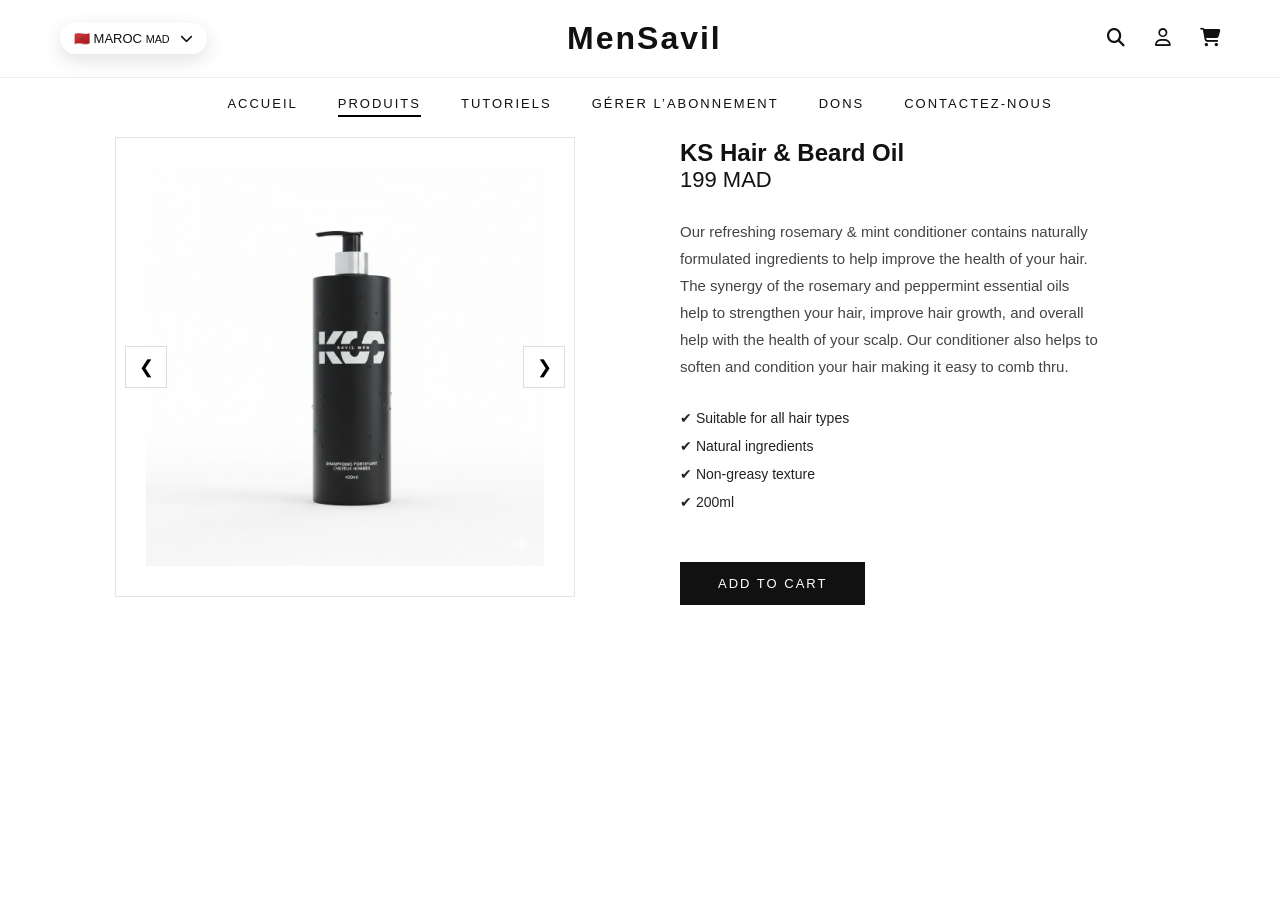
==== apres-shampo.html @ f3a65c91 "initial commit" ====
<!DOCTYPE html>
<html lang="en">
<head>
    <meta charset="UTF-8">
    <meta http-equiv="X-UA-Compatible" content="IE=edge">
    <meta name="viewport" content="width=device-width, initial-scale=1.0">
    <title>Savilmen Page</title>
    <link rel="shortcut icon" href="images/fev-icom.png"/>
    <link rel="stylesheet" href="https://cdnjs.cloudflare.com/ajax/libs/font-awesome/6.2.1/css/all.min.css">
</head>
<style>
* {
  margin: 0;
  padding: 0;
  box-sizing: border-box;
  font-family: "Poppins", sans-serif;
}

body {
  background: #fff;
  color: #111;
}

/* =========================
   HEADER
========================= */
.top-header {
  display: flex;
  justify-content: space-between;
  align-items: center;
  padding: 20px 60px;
  border-bottom: 1px solid #eee;
}

.logo {
  font-size: 32px;
  font-weight: 600;
  letter-spacing: 2px;
}

.right i {
  margin-left: 25px;
  font-size: 18px;
  cursor: pointer;
  transition: 0.3s;
}
.right i:hover {
  transform: scale(1.1);
}

/* =========================
   COUNTRY SELECT
========================= */
.country-select {
  position: relative;
  font-size: 13px;
}

.country-btn {
  display: flex;
  align-items: center;
  gap: 10px;
  padding: 8px 14px;
  background: #fff;
  border-radius: 30px;
  cursor: pointer;
  box-shadow: 0 6px 20px rgba(0, 0, 0, 0.12);
}

.country-dropdown {
  position: absolute;
  top: 45px;
  left: 0;
  width: 220px;
  background: #fff;
  border-radius: 12px;
  box-shadow: 0 15px 40px rgba(0, 0, 0, 0.15);
  display: none;
  z-index: 100;
}

.country-dropdown.show {
  display: block;
}

#countrySearch {
  width: 100%;
  padding: 12px;
  border: none;
  border-bottom: 1px solid #eee;
}

.country-item {
  padding: 10px 14px;
  display: flex;
  justify-content: space-between;
  cursor: pointer;
}
.country-item:hover {
  background: #f5f5f5;
}

/* =========================
   MENU
========================= */
.menu {
  display: flex;
  justify-content: center;
  gap: 40px;
  padding: 18px 0;
}

.menu a {
  text-decoration: none;
  font-size: 13px;
  letter-spacing: 2px;
  color: #111;
  position: relative;
}

.menu a::after {
  content: "";
  position: absolute;
  left: 0;
  bottom: -6px;
  width: 0;
  height: 2px;
  background: #000;
  transition: 0.3s;
}

.menu a:hover::after,
.menu .active::after {
  width: 100%;
}

/* =========================
   HERO IMAGE (FIXED)
========================= */
.hero {
  position: relative;
  height: 80vh;
  overflow: hidden;
}

.hero .slide {
  position: absolute;
  inset: 0;
  background-size: cover;
  background-position: center;
  background-repeat: no-repeat;
}

/* overlay pro */
.hero .slide::after {
  content: "";
  position: absolute;
  inset: 0;
  background: linear-gradient(
    to right,
    rgba(0, 0, 0, 0.6),
    rgba(0, 0, 0, 0.2)
  );
  z-index: 1;
}

.hero .content {
  position: relative;
  z-index: 2;
  max-width: 450px;
  padding-left: 80px;
  color: #fff;
}

.hero h1 {
  font-size: 56px;
  margin-bottom: 20px;
}

.hero p {
  line-height: 1.7;
  opacity: 0.9;
}

.hero button {
  margin-top: 25px;
  padding: 14px 40px;
  border: none;
  background: #fff;
  color: #000;
  cursor: pointer;
}

/* =========================
   CONTACT SECTION (PRO)
========================= */
.contact-section {
  padding: 100px 80px;
}

.contact-container {
  display: flex;
  justify-content: space-between;
  gap: 80px;
}

.contact-form {
  width: 60%;
}

.contact-form h2 {
  font-size: 36px;
  margin-bottom: 40px;
}

.contact-form input,
.contact-form textarea {
  width: 100%;
  padding: 18px;
  margin-bottom: 20px;
  border: 1px solid #ccc;
  outline: none;
}

.contact-form textarea {
  height: 150px;
}

.contact-form button {
  background: #000;
  color: #fff;
  border: none;
  padding: 16px 60px;
  cursor: pointer;
}

.captcha {
  margin-top: 20px;
  font-size: 13px;
  color: #777;
}

.contact-info {
  width: 30%;
}

.contact-info h4 {
  margin-bottom: 10px;
}

/* =========================
   RESPONSIVE
========================= */
@media (max-width: 900px) {
  .menu {
    flex-wrap: wrap;
    gap: 20px;
  }

  .hero .content {
    padding-left: 40px;
  }

  .contact-container {
    flex-direction: column;
  }

  .contact-form,
  .contact-info {
    width: 100%;
  }
}
.hero .slide {
  transform: none !important;
  animation: none !important;
}

.hero .content {
  position: absolute;
  top: 50%;
  left: 50%;
  transform: translate(-50%, -50%);
  text-align: center;
  width: 90%;
  max-width: 600px;
}

.hero .content h1,
.hero .content p,
.hero .content button {
  opacity: 0;
  transform: translateY(30px);
  animation: textReveal 1s ease forwards;
}

.hero .content h1 {
  animation-delay: 0.2s;
}

.hero .content p {
  animation-delay: 0.5s;
}

.hero .content button {
  animation-delay: 0.8s;
  transition: all 0.3s ease;
}

.hero .content button {
  background: #1c1f23; 
  color: #fff;         
  border: none;
  padding: 10px 25px;
  font-size: 16px;
  cursor: pointer;
  transition: transform 0.3s ease; 
}

.hero .content button:hover {
  transform: translateY(-2px); 
}

@keyframes textReveal {
  from {
    opacity: 0;
    transform: translateY(30px);
  }
  to {
    opacity: 1;
    transform: translateY(0);
  }
}
   
.product-images{
  width:50%;
  display:flex;
  justify-content:center;
}

.gallery-wrapper{
  position:relative;
  width:100%;
  max-width:460px;
}

/* horizontal scroll */
.horizontal-gallery{
  display:flex;
  overflow-x:auto;
  scroll-snap-type:x mandatory;
  -webkit-overflow-scrolling:touch;
  margin:0 auto; /* 🔥 */
}

.product-container{
  max-width:1100px;
  margin:0 auto;
  display:flex;
  align-items:center;
  gap:80px;
}

/* horizontal scroll */
.horizontal-gallery img{
  min-width:100%;
  scroll-snap-align:start;
  padding:20px; /* كان 30 */
  border:1px solid #e5e5e5;
  background:#fff;
}

.horizontal-gallery::-webkit-scrollbar{
  display:none;
}

.horizontal-gallery img{
  min-width:100%;
  scroll-snap-align:start;
  padding:30px;
  border:1px solid #e5e5e5;
  background:#fff;
}

/* arrows */
.nav-btn{
  position:absolute;
  top:50%;
  transform:translateY(-50%);
  background:#fff;
  border:1px solid #ddd;
  width:42px;
  height:42px;
  font-size:18px;
  cursor:pointer;
}

.nav-btn.left{ left:10px; }
.nav-btn.right{ right:10px; }

/* sidebar images */
.image-switch{
  display:flex;
  flex-direction:column;
  gap:15px;
}

.image-switch img{
  width:75px;
  cursor:pointer;
  border:1px solid #e5e5e5;
}

/* main image */

.product-info{
  width:50%;
  display:flex;
  flex-direction:column;
  justify-content:flex-start;
  padding-top:10px;
}

.product-info h1{
  font-size:30px;
  font-weight:500;
  letter-spacing:0.5px;
  margin-bottom:10px;
}

.price{
  font-size:22px;
  font-weight:500;
  margin-bottom:25px;
}

/* description */
.description{
  font-size:15px;
  line-height:1.8;
  color:#444;
  margin-bottom:30px;
  max-width:420px;
}

/* list */
.product-info ul{
  list-style:none;
  padding:0;
  margin-bottom:40px;
}

.product-info ul li{
  font-size:14px;
  margin-bottom:12px;
  color:#222;
}

/* button luxe */
.add-to-cart{
  align-self:flex-start;
  background:#111;
  color:#fff;
  padding:14px 38px;
  font-size:13px;
  letter-spacing:2px;
  border:none;
  cursor:pointer;
}

.add-to-cart:hover{
  background:#000;
}
</style>

<body>

<header class="top-header">

    <div class="country-select">
    <div class="country-btn" id="countryBtn">
        <span id="selectedCountry">
            🇲🇦 MAROC <small>MAD</small>
        </span>
        <i class="fa-solid fa-chevron-down"></i>
    </div>

    <div class="country-dropdown" id="countryDropdown">
        <input type="text" id="countrySearch" placeholder="Rechercher un pays...">

        <div class="country-list" id="countryList"></div>
    </div>
</div>

    <h1 class="logo">MenSavil</h1>

    <div class="right">
        <i class="fa-solid fa-magnifying-glass"></i>
        <i class="fa-regular fa-user"></i>
        <i class="fa-solid fa-cart-shopping"></i>
    </div>

</header>

<nav class="menu">
    <a href="index.html">ACCUEIL</a>
    <a href="produit.html" class="active">PRODUITS</a>
    <a href="tutoriels.html">TUTORIELS</a>
    <a href="abonnement.html">GÉRER L’ABONNEMENT</a>
    <a href="dons.html">DONS</a>
    <a href="contact.html">CONTACTEZ-NOUS</a>
</nav>
<section class="product-page">

  <div class="product-container">

    <!-- IMAGES -->
<div class="product-images">

  <div class="gallery-wrapper">

    <button class="nav-btn left" onclick="scrollGallery(-1)">&#10094;</button>

    <div class="horizontal-gallery" id="gallery">
      <img src="apres-champo.png">
      <img src="emballage-apres-shampo.jpg">
    </div>

    <button class="nav-btn right" onclick="scrollGallery(1)">&#10095;</button>

  </div>

</div>

    <!-- INFO -->
    <div class="product-info">
      <h2>KS Hair & Beard Oil</h2>
      <p class="price">199 MAD</p>

      <p class="description">
      Our refreshing rosemary & mint conditioner contains naturally formulated ingredients to help improve the health of your hair. 
      The synergy of the rosemary and peppermint essential oils help to strengthen your hair, improve hair growth, 
      and overall help with the health of your scalp. Our conditioner also helps to soften and condition your hair making it easy to comb thru.
      </p>

      <ul>
        <li>✔ Suitable for all hair types</li>
        <li>✔ Natural ingredients</li>
        <li>✔ Non-greasy texture</li>
        <li>✔ 200ml</li>
      </ul>

      <button class="add-to-cart">ADD TO CART</button>
    </div>

  </div>

</section>
<script>
function changeImage(src){
  document.getElementById("mainImage").src = src;
}
function scrollGallery(direction){
  const gallery = document.getElementById("gallery");
  const width = gallery.clientWidth;
  gallery.scrollBy({
    left: direction * width,
    behavior: "smooth"
  });
}
</script>
</body>
</html>
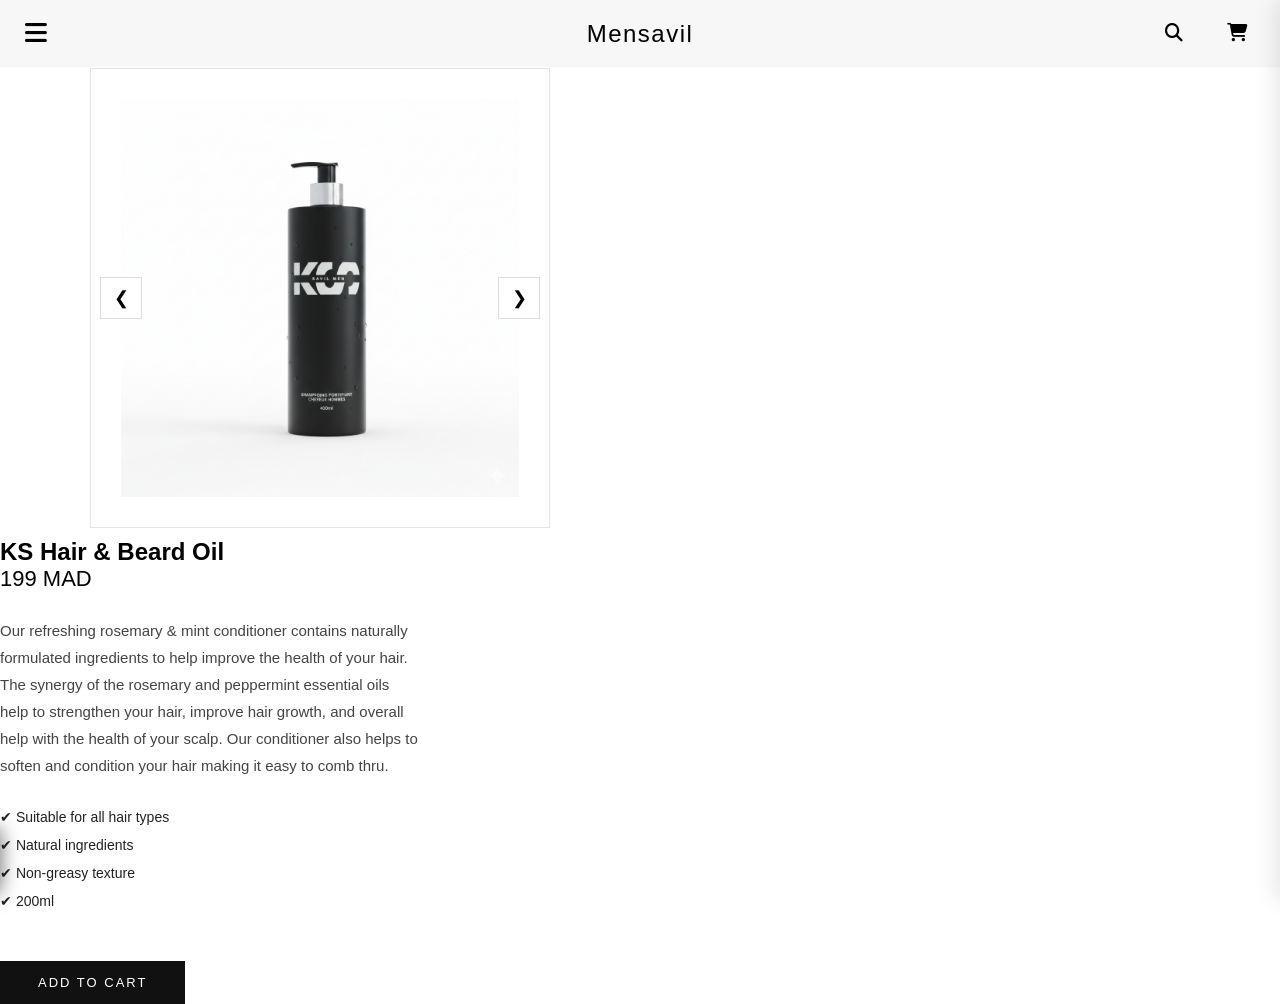
==== commit 708128fd: "Refactor navbar, sidebar, and footer styles Updated styles and structure for navbar, sidebar, and fo" ====
--- a/apres-shampo.html
+++ b/apres-shampo.html
@@ -1,3 +1,4 @@
+
 <!DOCTYPE html>
 <html lang="en">
 <head>
@@ -10,130 +11,441 @@
 </head>
 <style>
 * {
-  margin: 0;
-  padding: 0;
-  box-sizing: border-box;
-  font-family: "Poppins", sans-serif;
+    margin: 0;
+    padding: 0;
+    box-sizing: border-box;
+    font-family: 'Helvetica Neue', Arial, sans-serif;
 }
 
 body {
-  background: #fff;
-  color: #111;
-}
-
-/* =========================
-   HEADER
-========================= */
-.top-header {
-  display: flex;
-  justify-content: space-between;
-  align-items: center;
-  padding: 20px 60px;
-  border-bottom: 1px solid #eee;
+    background: #fff;
+
+}
+
+/* 🔝 NAVBAR */
+.navbar {
+    display: flex;
+    justify-content: space-between;
+    align-items: center;
+    padding: 15px 25px;
+    background: #f7f7f7;
+    border-bottom: 1px solid #fffbfb;
 }
 
 .logo {
-  font-size: 32px;
-  font-weight: 600;
-  letter-spacing: 2px;
-}
-
-.right i {
-  margin-left: 25px;
-  font-size: 18px;
-  cursor: pointer;
-  transition: 0.3s;
-}
-.right i:hover {
-  transform: scale(1.1);
-}
-
-/* =========================
-   COUNTRY SELECT
-========================= */
+    position: absolute;  
+    left: 50%;           
+    transform: translateX(-50%); 
+    font-size: 24px;
+    font-weight: 400;
+    letter-spacing: 1.5px;
+}
+
+
+.menu-icon {
+    font-size: 25px;
+    cursor: pointer;
+}
+
+.icons i {
+    margin-left: 18px;
+    cursor: pointer;
+    font-size: 18px;
+}
+
+/* 📌 SIDEBAR (STYLE LUXE) */
+.sidebar {
+    position: fixed;
+    top: 0;
+    left: -320px;
+    width: 320px;
+    height: 100%;
+    background: #f7f7f7;
+    transition: 0.4s ease;
+    z-index: 1000;
+    display: flex;
+    flex-direction: column;
+    justify-content: space-between;
+}
+
+/* OPEN */
+.sidebar.open {
+    left: 0;
+}
+
+/* HEADER (X button) */
+.sidebar-header {
+    padding: 20px;
+}
+
+.close-btn {
+    font-size: 20px;
+    cursor: pointer;
+}
+
+/* MENU LINKS */
+.menu-links {
+    display: flex;
+    flex-direction: column;
+}
+
+.menu-links a {
+    padding: 20px 25px;
+    text-decoration: none;
+    color: #222;
+    font-size: 16px;
+    font-weight: 300;
+    letter-spacing: 0.6px;
+    border-top: 1px solid #ddd;
+    transition: all 0.3s ease;
+}
+
+.menu-links a:hover {
+    background: #eeeeee;
+    padding-left: 35px;
+}
+
+/* COUNTRY */
+.country {
+    padding: 15px 25px;
+    border-top: 1px solid #ddd;
+    font-size: 13px;
+    display: flex;
+    justify-content: space-between;
+    align-items: center;
+    color: #444;
+}
+
+/* LOGIN */
+.login {
+    padding: 15px 25px;
+    font-size: 14px;
+    display: flex;
+    gap: 10px;
+    align-items: center;
+    color: #222;
+}
+
+/* Réseaux sociaux en bas de la sidebar */
+.sidebar .social-icons {
+    position: absolute;
+    bottom: 20px;
+    left: 0;
+    width: 100%;
+    display: flex;
+    justify-content: space-around;
+    padding: 0 10px;
+}
+
+.sidebar .social-icons a img {
+    width: 24px;
+    height: 24px;
+    transition: transform 0.2s;
+}
+
+.sidebar .social-icons a img:hover {
+    transform: scale(1.2);
+}
+
+/* 🔲 OVERLAY (fond sombre) */
+#overlay {
+    position: fixed;
+    top: 0;
+    left: 0;
+    width: 100%;
+    height: 100%;
+    background: rgba(0,0,0,0.35);
+    backdrop-filter: blur(3px);
+    opacity: 0;
+    visibility: hidden;
+    transition: 0.3s;
+}
+
+#overlay.show {
+    opacity: 1;
+    visibility: visible;
+}
+
+/* 📱 RESPONSIVE */
+@media (max-width: 768px) {
+    .logo {
+        font-size: 20px;
+        
+    }
+
+    .sidebar {
+        width: 280px;
+    }
+
+    .menu-links a {
+        font-size: 15px;
+    }
+}
+/* Container bottom-bar dans le menu - style ultra luxe */
+.bottom-bar {
+    display: flex;
+    justify-content: space-between;   /* gauche, centre, droite */
+    align-items: center;
+    padding: 25px 35px;
+     gap: 50px;   
+    background: linear-gradient(180deg, #0d0d0d 0%, #1a1a1a 100%); /* dégradé sombre premium */
+    border-top: 1px solid rgba(255, 255, 255, 0.1);
+    border-radius: 0 0 12px 12px;
+    box-shadow: 0 -5px 20px rgba(0,0,0,0.6);
+    font-family: 'Poppins', sans-serif;
+    margin-top: auto;
+}
+
+/* Left: Copyright */
+.bottom-left {
+    color: #888;               /* gris discret mais lisible */
+    font-size: 13px;
+    letter-spacing: 0.5px;
+}
+
+/* Social Icons */
+.socials {
+    display: flex;
+    gap: 50px;
+    justify-content: center;
+    align-items: center;
+}
+
+/* Taille générale et transition */
+.social-icon i {
+    font-size: 24px;
+    transition: all 0.4s ease;
+}
+
+/* Couleurs par défaut des applications */
+.social-icon.facebook i { color: #1877f2; }   /* bleu Facebook */
+.social-icon.instagram i { 
+    color: #e1306c;  /* rose Instagram */
+    /* Optionnel : gradient Instagram */
+    background: radial-gradient(circle at 30% 107%, #fdf497 0%, #fdf497 5%, #fd5949 45%, #d6249f 60%, #285AEB 90%);
+    -webkit-background-clip: text;
+    -webkit-text-fill-color: transparent;
+}
+.social-icon.whatsapp i { color: #25D366; }    /* vert WhatsApp */
+.social-icon.tiktok i { color: #141515; }      /* bleu clair TikTok */
+
+/* Hover général - effet doré + zoom */
+.social-icon:hover i {
+    color: #f1c40f !important;       /* doré luxe */
+    transform: scale(1.4) rotate(-5deg);
+    text-shadow: 0 0 10px #f1c40f, 0 0 20px #f1c40f; /* glow doré */
+}
+
+.social-icon:hover i {
+    color: #f1c40f;             /* doré vif */
+    transform: rotate(-10deg) scale(1.5);  /* rotation + zoom pour effet dynamique */
+    text-shadow: 0 0 10px #f1c40f, 0 0 20px #f1c40f; /* glow doré */
+}
+
+/* Container vertical */
+.sidebar-bottom {
+    display: flex;
+    flex-direction: column;   
+    align-items: center;
+    gap: 40px;               /* espace entre Socials, Paiement, Copyright */
+    margin-top: auto;
+    padding: 25px;
+    border-top: 1px solid rgba(255,255,255,0.2);
+}
+
+/* Social Icons verticales */
+.socials-vertical {
+    display: flex;
+    flex-direction: column;   
+    gap: 25px;                /* espace entre chaque icône sociale */
+    align-items: center;
+}
+
+/* Logos paiement vertical */
+.payment-vertical {
+    display: flex;
+    flex-direction: column;
+    gap: 25px;                /* espace entre chaque logo de paiement */
+    align-items: center;
+}
+
+/* Hover social icon */
+.socials-vertical .social-icon i {
+    font-size: 30px;
+    transition: all 0.4s ease;
+}
+
+.socials-vertical .social-icon.facebook i { color: #1877f2; }
+.socials-vertical .social-icon.instagram i { color: #e1306c; }
+.socials-vertical .social-icon.whatsapp i { color: #25D366; }
+.socials-vertical .social-icon.tiktok i { color: #69C9D0; }
+
+.socials-vertical .social-icon:hover i {
+    color: #f1c40f;
+    transform: scale(1.5) rotate(-5deg);
+    text-shadow: 0 0 10px #f1c40f, 0 0 20px #f1c40f;
+}
+
+/* Logos paiement hover */
+.payment-vertical img {
+    width: 45px;
+    height: auto;
+    filter: brightness(0);       /* noir par défaut */
+    transition: all 0.4s ease;
+    cursor: pointer;
+}
+
+.payment-vertical img:hover {
+    filter: drop-shadow(0 0 12px #f1c40f) brightness(1.2);
+    transform: scale(1.2) rotate(-5deg);
+}
+
+/* Copyright */
+.sidebar-bottom .copyright {
+    font-size: 13px;
+    color: #ccc;
+    text-align: center;
+}
+/* COUNTRY SELECT */
 .country-select {
-  position: relative;
-  font-size: 13px;
-}
-
+    border-top: 1px solid #eee;
+    padding: 15px 20px;
+    margin-top: 20px;
+}
+
+/* Button */
 .country-btn {
-  display: flex;
-  align-items: center;
-  gap: 10px;
-  padding: 8px 14px;
-  background: #fff;
-  border-radius: 30px;
-  cursor: pointer;
-  box-shadow: 0 6px 20px rgba(0, 0, 0, 0.12);
-}
-
+    display: flex;
+    justify-content: space-between;
+    align-items: center;
+    font-size: 13px;
+    cursor: pointer;
+    color: #333;
+}
+
+/* Dropdown */
 .country-dropdown {
-  position: absolute;
-  top: 45px;
-  left: 0;
-  width: 220px;
-  background: #fff;
-  border-radius: 12px;
-  box-shadow: 0 15px 40px rgba(0, 0, 0, 0.15);
-  display: none;
-  z-index: 100;
-}
-
+    margin-top: 10px;
+    display: none;
+    flex-direction: column;
+    background: #fff;
+    border-radius: 8px;
+    box-shadow: 0 5px 20px rgba(0,0,0,0.08);
+    overflow: hidden;
+}
+
+/* Items */
+.country-dropdown div {
+    padding: 12px 15px;
+    font-size: 13px;
+    cursor: pointer;
+    transition: 0.3s;
+}
+
+.country-dropdown div:hover {
+    background: #f5f5f5;
+    padding-left: 20px;
+}
+
+/* Active */
 .country-dropdown.show {
-  display: block;
-}
-
-#countrySearch {
-  width: 100%;
-  padding: 12px;
-  border: none;
-  border-bottom: 1px solid #eee;
-}
-
-.country-item {
-  padding: 10px 14px;
-  display: flex;
-  justify-content: space-between;
-  cursor: pointer;
-}
-.country-item:hover {
-  background: #f5f5f5;
-}
-
-/* =========================
-   MENU
-========================= */
-.menu {
-  display: flex;
-  justify-content: center;
-  gap: 40px;
-  padding: 18px 0;
-}
-
-.menu a {
-  text-decoration: none;
-  font-size: 13px;
-  letter-spacing: 2px;
-  color: #111;
-  position: relative;
-}
-
-.menu a::after {
-  content: "";
-  position: absolute;
-  left: 0;
-  bottom: -6px;
-  width: 0;
-  height: 2px;
-  background: #000;
-  transition: 0.3s;
-}
-
-.menu a:hover::after,
-.menu .active::after {
-  width: 100%;
-}
-
+    display: flex;
+}
+
+
+/* ICONS */
+.icons {
+    display: flex;
+    gap: 10px;
+}
+
+.icon-btn {
+    background: none;
+    border: none;
+    font-size: 18px;
+    cursor: pointer;
+    padding: 8px;
+    border-radius: 50%;
+    transition: 0.3s;
+}
+
+.icon-btn:hover {
+    background: rgba(0,0,0,0.05);
+}
+
+/* 🔍 SEARCH OVERLAY */
+.search-overlay {
+    position: fixed;
+    inset: 0;
+    background: rgba(255,255,255,0.98);
+    display: flex;
+    align-items: center;
+    justify-content: center;
+    transform: translateY(-100%);
+    transition: 0.4s ease;
+    z-index: 2000;
+}
+
+.search-overlay.active {
+    transform: translateY(0);
+}
+
+.search-content {
+    width: 80%;
+    max-width: 600px;
+    display: flex;
+    align-items: center;
+    border-bottom: 2px solid #000;
+}
+
+.search-content input {
+    width: 100%;
+    border: none;
+    font-size: 20px;
+    padding: 10px;
+    outline: none;
+}
+
+.search-content span {
+    cursor: pointer;
+    font-size: 22px;
+}
+
+/* 🛒 CART PANEL */
+.cart-panel {
+    position: fixed;
+    top: 0;
+    right: -350px;
+    width: 350px;
+    height: 100%;
+    background: #fff;
+    box-shadow: -5px 0 20px rgba(0,0,0,0.1);
+    transition: 0.4s ease;
+    z-index: 2000;
+    display: flex;
+    flex-direction: column;
+}
+
+.cart-panel.active {
+    right: 0;
+}
+
+.cart-header {
+    display: flex;
+    justify-content: space-between;
+    padding: 20px;
+    border-bottom: 1px solid #eee;
+}
+
+.cart-header span {
+    cursor: pointer;
+    font-size: 20px;
+}
+
+.cart-body {
+    padding: 20px;
+    font-size: 14px;
+}
 /* =========================
    HERO IMAGE (FIXED)
 ========================= */
@@ -472,46 +784,119 @@
 }
 </style>
 
-<body>
-
-<header class="top-header">
-
-    <div class="country-select">
-    <div class="country-btn" id="countryBtn">
-        <span id="selectedCountry">
-            🇲🇦 MAROC <small>MAD</small>
+<!-- 🔝 NAVBAR -->
+<header class="navbar">
+    <div class="menu-icon" onclick="toggleMenu()">
+        <i class="fas fa-bars"></i>
+    </div>
+
+    <h1 class="logo">Mensavil</h1>
+    <!-- ICONS -->
+<div class="icons">
+    <button class="icon-btn" id="searchBtn">
+        <i class="fas fa-search"></i>
+    </button>
+
+    <button class="icon-btn" id="cartBtn">
+        <i class="fa-solid fa-cart-shopping"></i>
+    </button>
+</div>
+
+<!-- SEARCH OVERLAY -->
+<div id="searchOverlay" class="search-overlay">
+    <div class="search-content">
+        <input type="text" placeholder="Search products...">
+        <span id="closeSearch">✕</span>
+    </div>
+</div>
+
+<!-- CART PANEL -->
+<div id="cartPanel" class="cart-panel">
+    <div class="cart-header">
+        <h3>Cart</h3>
+        <span id="closeCart">✕</span>
+    </div>
+
+    <div class="cart-body">
+        <p>Your cart is empty</p>
+    </div>
+</div>
+
+</header>
+
+<!-- 📌 SIDEBAR MENU LUXE -->
+<div id="sidebar" class="sidebar">
+
+    <!-- Top (close button) -->
+    <div class="sidebar-header">
+        <span class="close-btn" onclick="toggleMenu()">
+            <i class="fas fa-times"></i>
         </span>
-        <i class="fa-solid fa-chevron-down"></i>
-    </div>
-
-    <div class="country-dropdown" id="countryDropdown">
-        <input type="text" id="countrySearch" placeholder="Rechercher un pays...">
-
-        <div class="country-list" id="countryList"></div>
+    </div>
+
+    <!-- Menu links -->
+    <div class="menu-links">
+        <a href="index.html">Home</a>
+        <a href="PRODUCTS.html">Products</a>
+        <a href="TUTORIALS.html">Tutorials</a>
+        <a href="MANAGE-SUBSCRIPTION.html">Manage Subscription</a>
+        <a href="CONTACT-US.html">Contact Us</a>
+    </div>
+
+    <!-- Country -->
+<div class="country-select">
+    <div class="country-btn" onclick="toggleCountry()">
+        🌍 MOROCCO (MAD د.م)
+        <i class="fas fa-chevron-down"></i>
+    </div>
+
+    <div id="countryDropdown" class="country-dropdown">
+        <div onclick="selectCountry('Morocco (MAD د.م)')">🇲🇦 Morocco (MAD)</div>
+        <div onclick="selectCountry('France (EUR €)')">🇫🇷 France (EUR)</div>
+        <div onclick="selectCountry('USA (USD $)')">🇺🇸 USA (USD)</div>
+        <div onclick="selectCountry('Spain (EUR €)')">🇪🇸 Spain (EUR)</div>
+        <div onclick="selectCountry('UAE (AED د.إ)')">🇦🇪 UAE (AED)</div>
     </div>
 </div>
 
-    <h1 class="logo">MenSavil</h1>
-
-    <div class="right">
-        <i class="fa-solid fa-magnifying-glass"></i>
-        <i class="fa-regular fa-user"></i>
-        <i class="fa-solid fa-cart-shopping"></i>
-    </div>
-
-</header>
-
-<nav class="menu">
-    <a href="index.html">ACCUEIL</a>
-    <a href="produit.html" class="active">PRODUITS</a>
-    <a href="tutoriels.html">TUTORIELS</a>
-    <a href="abonnement.html">GÉRER L’ABONNEMENT</a>
-    <a href="dons.html">DONS</a>
-    <a href="contact.html">CONTACTEZ-NOUS</a>
-</nav>
-<section class="product-page">
-
-  <div class="product-container">
+    <!-- Login -->
+    <div class="login">
+        <i class="far fa-user"></i>
+        <span>Log in</span>
+    </div>
+      <!-- Center: Social Media -->
+    <div class="socials">
+        <a href="https://www.facebook.com" target="_blank" class="social-icon facebook">
+            <i class="fab fa-facebook-f"></i>
+        </a>
+        <a href="https://www.instagram.com" target="_blank" class="social-icon instagram">
+            <i class="fab fa-instagram"></i>
+        </a>
+        <a href="https://www.whatsapp.com" target="_blank" class="social-icon whatsapp">
+            <i class="fab fa-whatsapp"></i>
+        </a>
+        <a href="https://www.tiktok.com" target="_blank" class="social-icon tiktok">
+            <i class="fab fa-tiktok"></i>
+        </a>
+    </div>
+    
+   
+
+<!-- Footer / Bottom Menu -->
+<div class="bottom-bar">
+
+    <!-- Left: Copyright -->
+    <div class="bottom-left">
+        © 2026, MenSavil. All rights reserved.
+    </div>
+
+</div>
+
+</div>
+
+<!-- Overlay -->
+<div id="overlay" onclick="toggleMenu()"></div>
+
 
     <!-- IMAGES -->
 <div class="product-images">
@@ -556,6 +941,48 @@
 
 </section>
 <script>
+  function toggleMenu() {
+    document.getElementById("sidebar").classList.toggle("open");
+    document.getElementById("overlay").classList.toggle("show");
+}
+
+function toggleCountry() {
+    document.getElementById("countryDropdown").classList.toggle("show");
+}
+
+function selectCountry(country) {
+    document.querySelector(".country-btn").innerHTML =
+        "🌍 " + country + ' <i class="fas fa-chevron-down"></i>';
+
+    document.getElementById("countryDropdown").classList.remove("show");
+}
+
+const searchBtn = document.getElementById("searchBtn");
+const cartBtn = document.getElementById("cartBtn");
+
+const searchOverlay = document.getElementById("searchOverlay");
+const cartPanel = document.getElementById("cartPanel");
+
+const closeSearch = document.getElementById("closeSearch");
+const closeCart = document.getElementById("closeCart");
+
+/* SEARCH */
+searchBtn.onclick = () => {
+    searchOverlay.classList.add("active");
+};
+
+closeSearch.onclick = () => {
+    searchOverlay.classList.remove("active");
+};
+
+/* CART */
+cartBtn.onclick = () => {
+    cartPanel.classList.add("active");
+};
+
+closeCart.onclick = () => {
+    cartPanel.classList.remove("active");
+};
 function changeImage(src){
   document.getElementById("mainImage").src = src;
 }
